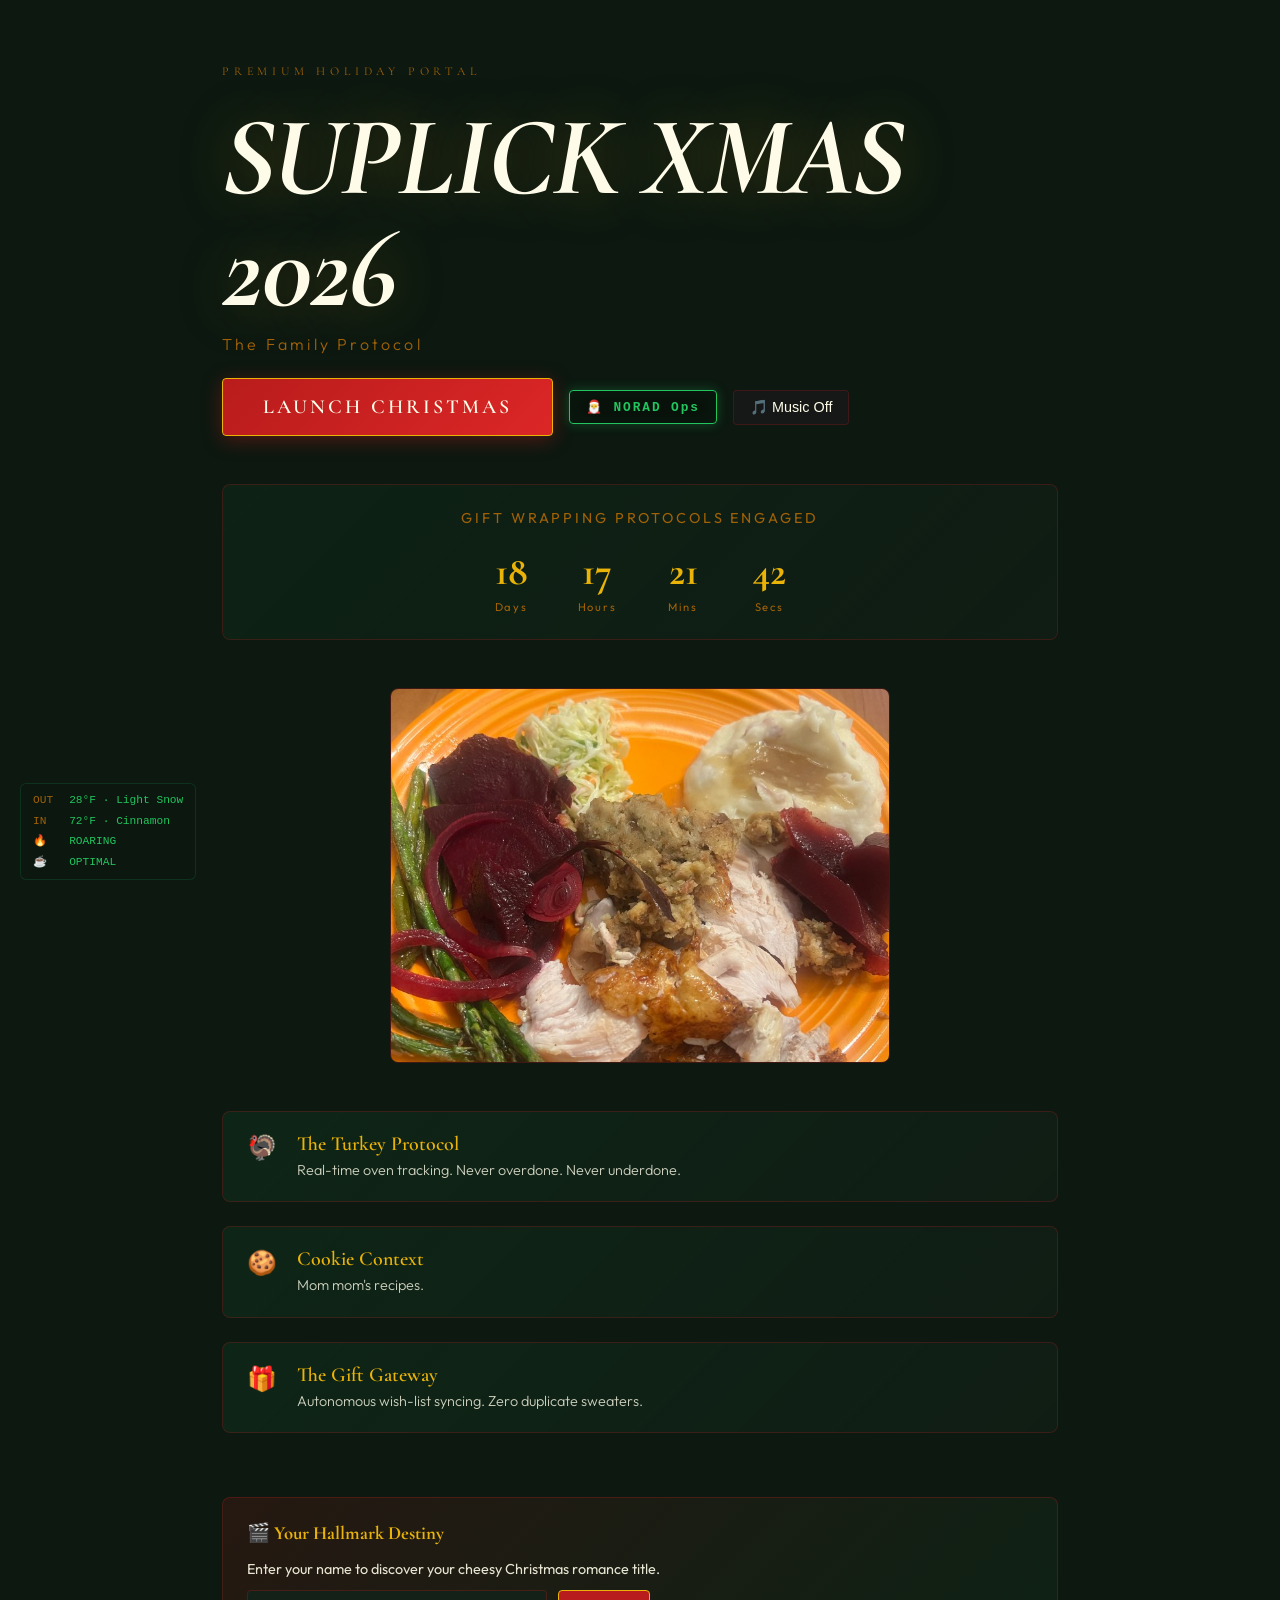
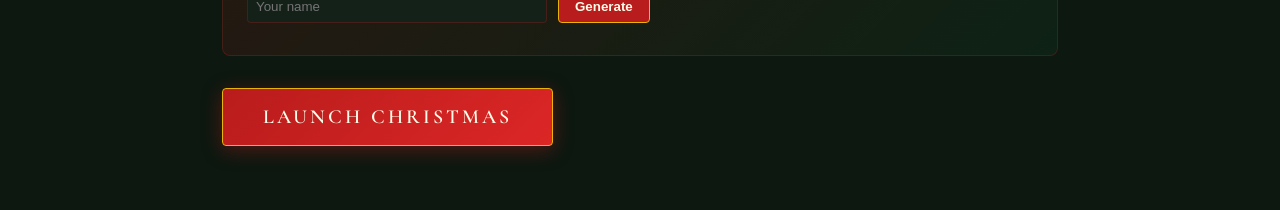
==== christmas/index.html @ 2ccf0bb1 "first commit" ====
<!DOCTYPE html>
<html lang="en">
<head>
  <meta charset="UTF-8">
  <meta name="viewport" content="width=device-width, initial-scale=1.0, viewport-fit=cover">
  <title>The Suplick Family Christmas 2026</title>
  <link rel="preconnect" href="https://fonts.googleapis.com">
  <link rel="preconnect" href="https://fonts.gstatic.com" crossorigin>
  <link href="https://fonts.googleapis.com/css2?family=Cormorant+Garamond:ital,wght@0,400;0,600;1,400;1,700&family=Outfit:wght@300;400;500&display=swap" rel="stylesheet">
  <link rel="stylesheet" href="styles.css">
  <script async src="https://platform.twitter.com/widgets.js" charset="utf-8"></script>
</head>
<body>
  <div class="glow-overlay" id="glow"></div>
  <div class="fixed-overlay snow-container" id="snow"></div>
  <div class="fixed-overlay falling-photos" id="fallingPhotos"></div>

  <!-- Weather panel -->
  <div class="weather-panel">
    <span class="weather-row"><span class="weather-key">OUT</span> <span class="weather-val">28°F · Light Snow</span></span>
    <span class="weather-row"><span class="weather-key">IN</span> <span class="weather-val">72°F · Cinnamon</span></span>
    <span class="weather-row"><span class="weather-key">🔥</span> <span class="weather-val">ROARING</span></span>
    <span class="weather-row"><span class="weather-key">☕</span> <span class="weather-val">OPTIMAL</span></span>
  </div>

  <div class="container">
    <p class="badge">Premium Holiday Portal</p>
    <h1>SUPLICK XMAS 2026</h1>
    <p class="subtitle">The Family Protocol</p>

    <div class="hero-cta">
      <button class="launch-btn" id="launch">Launch Christmas</button>
      <button class="aux-btn ops-btn" id="opsBtn" title="Santa Tactical Ops">🎅 NORAD Ops</button>
      <button class="aux-btn music-btn playing" id="musicToggle" title="Click to turn music off">🎵 Music On</button>
    </div>

    <div class="countdown-section">
      <p class="countdown-status" id="countdownStatus">The elves are warming up</p>
      <div class="countdown-grid" id="countdownGrid">
        <div class="countdown-unit"><span class="countdown-value" id="cdDays">--</span><span class="countdown-label">Days</span></div>
        <div class="countdown-unit"><span class="countdown-value" id="cdHours">--</span><span class="countdown-label">Hours</span></div>
        <div class="countdown-unit"><span class="countdown-value" id="cdMins">--</span><span class="countdown-label">Mins</span></div>
        <div class="countdown-unit"><span class="countdown-value" id="cdSecs">--</span><span class="countdown-label">Secs</span></div>
      </div>
    </div>

    <div class="hero-montage" id="heroMontage"></div>

    <div class="features">
      <div class="feature clickable" id="turkeyFeature" title="Click for turkey status">
        <span class="feature-icon">🦃</span>
        <div class="feature-content">
          <h3>The Turkey Protocol</h3>
          <p>Real-time oven tracking. Never overdone. Never underdone.</p>
        </div>
      </div>
      <div class="feature clickable" id="cookieFeature" title="Click for cookie montage">
        <span class="feature-icon">🍪</span>
        <div class="feature-content">
          <h3>Cookie Context</h3>
          <p>Mom mom's recipes.</p>
        </div>
      </div>
      <div class="feature clickable" id="giftFeature" title="Click to scan for duplicate sweaters">
        <span class="feature-icon">🎁</span>
        <div class="feature-content">
          <h3>The Gift Gateway</h3>
          <p>Autonomous wish-list syncing. Zero duplicate sweaters.</p>
        </div>
      </div>
    </div>

    <div class="hallmark-card">
      <h3>🎬 Your Hallmark Destiny</h3>
      <p style="margin-bottom:0.75rem;font-size:0.9rem;opacity:0.9;">Enter your name to discover your cheesy Christmas romance title.</p>
      <input type="text" class="hallmark-input" id="hallmarkName" placeholder="Your name" maxlength="30">
      <button class="hallmark-generate" id="hallmarkGenerate">Generate</button>
      <div class="hallmark-poster" id="hallmarkPoster" style="display:none;">
        <p class="hallmark-poster-title" id="hallmarkTitle"></p>
        <p class="hallmark-poster-tagline" id="hallmarkTagline"></p>
        <p class="hallmark-poster-cast" id="hallmarkCast"></p>
      </div>
    </div>

    <div class="cta">
      <button class="launch-btn" id="launchBottom">Launch Christmas</button>
    </div>
  </div>

  <!-- Turkey Protocol modal -->
  <div class="modal-overlay" id="turkeyModal">
    <div class="modal-content turkey-modal-content">
      <button class="modal-close" id="closeTurkey" aria-label="Close">×</button>
      <div class="turkey-dashboard">
        <h3 style="font-family:'Cormorant Garamond';color:var(--gold);margin-bottom:1rem;">🦃 Turkey Protocol — Live</h3>
        <div class="turkey-stats">
          <div class="turkey-stat"><span class="turkey-label">Internal Temp</span><span class="turkey-value" id="turkeyTemp">--°F</span></div>
          <div class="turkey-stat"><span class="turkey-label">Time Remaining</span><span class="turkey-value" id="turkeyTime">--</span></div>
          <div class="turkey-stat"><span class="turkey-label">Crispiness</span><span class="turkey-value" id="turkeyCrisp">--%</span></div>
        </div>
        <p class="turkey-status" id="turkeyStatus">Initializing sensors...</p>
      </div>
    </div>
  </div>

  <!-- Cookie montage modal -->
  <div class="modal-overlay" id="cookieModal">
    <div class="modal-content">
      <button class="modal-close" id="closeCookie" aria-label="Close">×</button>
      <div class="cookie-montage" id="cookieMontage"></div>
    </div>
  </div>

  <!-- Video modal (Twitter embed) -->
  <div class="modal-overlay video-modal" id="videoModal">
    <div class="modal-content">
      <button class="modal-close" id="closeVideo" aria-label="Close">×</button>
      <div id="videoEmbed"></div>
    </div>
  </div>

  <!-- Gift Gateway / Sweater Scanner modal -->
  <div class="modal-overlay" id="giftModal">
    <div class="modal-content gift-modal-content">
      <button class="modal-close" id="closeGift" aria-label="Close">×</button>
      <div class="gift-scanner">
        <h3 style="font-family:'Cormorant Garamond';color:var(--gold);margin-bottom:1rem;">🎁 Sweater Conflict Scanner</h3>
        <div class="gift-scan-log" id="giftScanLog">SCANNING...</div>
        <div class="gift-result" id="giftResult" style="display:none;">
          <img id="giftResultImg" src="" alt="" class="gift-result-img">
          <p class="gift-result-text" id="giftResultText"></p>
        </div>
      </div>
    </div>
  </div>

  <!-- Santa Ops Center modal -->
  <div class="modal-overlay ops-modal" id="opsModal">
    <div class="modal-content">
      <button class="modal-close" id="closeOps" aria-label="Close">×</button>
      <div class="ops-header">
        <span class="ops-defcon">DEFCON: MERRY</span>
        <span class="ops-tracking">● TRACKING</span>
      </div>
      <div class="ops-grid">
        <div class="ops-map">
          <div class="ops-map-grid"></div>
          <svg class="ops-map-svg" viewBox="0 0 200 120" preserveAspectRatio="xMidYMid meet">
            <path id="santaPath" d="M40,25 Q80,45 120,60" stroke="rgba(22,91,51,0.4)" stroke-width="1" fill="none" stroke-dasharray="4 2"/>
            <circle cx="120" cy="60" r="4" fill="#22c55e" class="ops-map-target"/>
            <text x="120" y="72" fill="#22c55e" font-size="6" font-family="monospace" text-anchor="middle">PA</text>
            <g class="ops-map-santa">
              <animateMotion dur="14s" repeatCount="indefinite" path="M40,25 Q80,45 120,60"/>
              <circle r="5" fill="#dc2626"/>
              <text x="0" y="-7" fill="#dc2626" font-size="5" font-family="monospace" text-anchor="middle">S.CLAUS</text>
            </g>
          </svg>
          <span class="ops-map-legend">SUPLICK RESIDENCE — Pennsylvania · PRIORITY ALPHA</span>
        </div>
        <div>
          <div class="ops-telemetry" id="opsTelemetry"></div>
          <div class="ops-radar" style="margin-top:1rem;">
            <div class="ops-radar-sweep"></div>
          </div>
        </div>
        <div class="ops-feed" id="opsFeed"></div>
      </div>
    </div>
  </div>

  <!-- Christmas music -->
  <audio id="bgMusic" loop preload="auto" autoplay>
    <source src="https://www.orangefreesounds.com/wp-content/uploads/2017/12/Free-christmas-music-deck-the-halls-brass-arrangement.mp3" type="audio/mpeg">
  </audio>

  <script type="module" src="js/main.js"></script>
</body>
</html>
---- christmas/styles.css ----
:root {
  --charcoal: #0c1810;
  --charcoal-mid: #142118;
  --red: #b91c1c;
  --red-bright: #dc2626;
  --green: #165B33;
  --green-glow: #22c55e;
  --gold: #eab308;
  --gold-dim: #a16207;
  --cream: #fefce8;
  --snow: rgba(255,255,255,0.95);
  --border-red: rgba(185,28,28,0.25);
  --border-gold: rgba(234,179,8,0.3);
}

*,*::before,*::after { margin: 0; padding: 0; box-sizing: border-box; }

body {
  font-family: 'Outfit', sans-serif;
  background: var(--charcoal);
  color: var(--cream);
  min-height: 100vh;
  overflow-x: hidden;
  -webkit-tap-highlight-color: transparent;
  padding: env(safe-area-inset-top) env(safe-area-inset-right) env(safe-area-inset-bottom) env(safe-area-inset-left);
}

.fixed-overlay { position: fixed; inset: 0; pointer-events: none; opacity: 0; transition: opacity 0.5s ease; }
.fixed-overlay.active { opacity: 1; }
.snow-container { z-index: 100; transition: opacity 0.8s ease; }
.falling-photos { z-index: 101; transition: opacity 0.5s ease; }
.snowflake { position: absolute; color: var(--snow); font-size: 1rem; animation: fall linear infinite; text-shadow: 0 0 4px rgba(255,255,255,0.5); }
@keyframes fall { 0% { transform: translateY(-10vh) rotate(0deg); opacity: 0.8; } 100% { transform: translateY(110vh) rotate(360deg); opacity: 0.4; } }
.falling-photo {
  position: absolute;
  width: 249px;
  height: auto;
  max-height: 332px;
  object-fit: cover;
  border-radius: 8px;
  box-shadow: 0 4px 20px rgba(0,0,0,0.4);
  border: 2px solid rgba(234,179,8,0.4);
  animation: fall-photo 10s ease-in forwards, photo-sparkle 2.5s ease-in-out infinite;
  opacity: 0;
}
@keyframes fall-photo { 0% { transform: translateY(-150px) rotate(-5deg); opacity: 1; } 100% { transform: translateY(110vh) rotate(8deg); opacity: 0.65; } }
@keyframes photo-sparkle {
  0%, 100% {
    box-shadow: 0 4px 20px rgba(0,0,0,0.4), 0 0 15px rgba(254,243,199,0.25),
      0 0 30px rgba(234,179,8,0.15);
    filter: brightness(1);
  }
  50% {
    box-shadow: 0 4px 20px rgba(0,0,0,0.4), 0 0 25px rgba(254,243,199,0.5),
      0 0 45px rgba(234,179,8,0.3);
    filter: brightness(1.08);
  }
}

.glow-overlay { position: fixed; inset: 0; z-index: 0; pointer-events: none; opacity: 0; transition: opacity 1.2s ease;
  background: radial-gradient(ellipse 80% 50% at 50% 50%, rgba(185,28,28,0.12) 0%, rgba(22,91,51,0.08) 40%, transparent 70%); }
.glow-overlay.active { opacity: 1; }

.container {
  position: relative;
  z-index: 1;
  max-width: 900px;
  margin: 0 auto;
  padding: 4rem 2rem;
  min-height: 100vh;
  display: flex;
  flex-direction: column;
  justify-content: center;
}

.badge {
  font-family: 'Cormorant Garamond', serif;
  font-size: 0.75rem;
  letter-spacing: 0.4em;
  text-transform: uppercase;
  color: var(--gold-dim);
  margin-bottom: 1.5rem;
}

h1 {
  font-family: 'Cormorant Garamond', serif;
  font-size: clamp(3.5rem, 12vw, 7rem);
  font-weight: 700;
  font-style: italic;
  line-height: 1;
  color: var(--cream);
  margin-bottom: 0.5rem;
  letter-spacing: -0.02em;
  text-shadow: 0 0 60px rgba(234, 179, 8, 0.3);
}

.subtitle {
  font-size: 1rem;
  font-weight: 300;
  color: var(--gold-dim);
  letter-spacing: 0.2em;
  margin-bottom: 1.5rem;
}

.hero-cta {
  display: flex;
  align-items: center;
  gap: 1rem;
  flex-wrap: wrap;
  margin-bottom: 3rem;
}

.features {
  display: flex;
  flex-direction: column;
  gap: 1.5rem;
  margin-bottom: 4rem;
}

.feature { display: flex; align-items: flex-start; gap: 1.25rem; padding: 1.25rem 1.5rem;
  background: linear-gradient(135deg, rgba(22,91,51,0.2) 0%, rgba(20,33,24,0.6) 100%);
  border: 1px solid var(--border-red); border-radius: 8px; transition: all 0.3s ease; }
.feature:hover { border-color: rgba(185,28,28,0.5); box-shadow: 0 0 30px rgba(185,28,28,0.15); }
.feature-icon { font-size: 1.5rem; color: var(--green-glow); flex-shrink: 0; transition: transform 0.3s ease; }

.feature-content h3 {
  font-family: 'Cormorant Garamond', serif;
  font-size: 1.25rem;
  font-weight: 600;
  color: var(--gold);
  margin-bottom: 0.25rem;
}

.feature-content p {
  font-size: 0.9rem;
  font-weight: 300;
  color: rgba(254, 252, 232, 0.8);
  line-height: 1.5;
}

.cta {
  align-self: flex-start;
}

.launch-btn {
  font-family: 'Cormorant Garamond', serif;
  font-size: 1.25rem;
  font-weight: 600;
  letter-spacing: 0.15em;
  text-transform: uppercase;
  padding: 1rem 2.5rem;
  background: linear-gradient(
    135deg,
    var(--red) 0%,
    var(--red-bright) 100%
  );
  color: var(--cream);
  border: 1px solid var(--gold);
  border-radius: 4px;
  cursor: pointer;
  transition: all 0.4s ease;
  box-shadow: 0 4px 20px rgba(185, 28, 28, 0.4);
}

.launch-btn:hover {
  transform: translateY(-2px);
  box-shadow: 0 8px 40px rgba(185, 28, 28, 0.5);
  border-color: var(--cream);
}

.launch-btn.launched {
  animation: pulse-glow 2s ease-in-out infinite;
}

@keyframes pulse-glow {
  0%, 100% {
    box-shadow: 0 4px 30px rgba(185, 28, 28, 0.5);
  }
  50% {
    box-shadow: 0 8px 50px rgba(220, 38, 38, 0.7);
  }
}

/* Hero montage — one image at a time */
.hero-montage {
  position: relative;
  width: 100%;
  max-width: 500px;
  aspect-ratio: 4/3;
  margin: 0 auto 3rem;
  border-radius: 8px;
  overflow: hidden;
  border: 1px solid rgba(185, 28, 28, 0.3);
}

.hero-montage img {
  position: absolute;
  inset: 0;
  width: 100%;
  height: 100%;
  object-fit: cover;
  opacity: 0;
  transition: opacity 1.2s ease;
}

.hero-montage img.active {
  opacity: 1;
  z-index: 1;
}

.aux-btn { font-size: 0.9rem; padding: 0.5rem 1rem; background: rgba(26,26,26,0.8);
  border: 1px solid var(--border-red); border-radius: 4px; color: var(--cream); cursor: pointer; transition: all 0.3s ease; }
.aux-btn:hover { border-color: var(--green-glow); }
.aux-btn.playing { border-color: var(--gold); color: var(--gold); }

/* Cookie montage modal */
.modal-overlay {
  position: fixed;
  inset: 0;
  background: rgba(15, 15, 15, 0.92);
  z-index: 200;
  display: flex;
  align-items: center;
  justify-content: center;
  opacity: 0;
  visibility: hidden;
  transition: opacity 0.4s ease, visibility 0.4s ease;
}

.modal-overlay.open {
  opacity: 1;
  visibility: visible;
}

.modal-content {
  position: relative;
  width: min(90vw, 700px);
  aspect-ratio: 4/3;
  border-radius: 12px;
  overflow: hidden;
  border: 1px solid rgba(234, 179, 8, 0.3);
  box-shadow: 0 20px 60px rgba(0, 0, 0, 0.5);
}

.cookie-montage {
  position: absolute;
  inset: 0;
}

.cookie-montage img {
  position: absolute;
  inset: -10%;
  width: 120%;
  height: 120%;
  object-fit: cover;
  opacity: 0;
  transition: opacity 0.8s ease;
  animation: kenburns 12s ease-in-out infinite;
}

.cookie-montage img.active {
  opacity: 1;
  z-index: 1;
}

@keyframes kenburns {
  0%, 100% { transform: scale(1) translate(0, 0); }
  50% { transform: scale(1.08) translate(-2%, -2%); }
}

.modal-close {
  position: absolute;
  top: 1rem;
  right: 1rem;
  z-index: 10;
  width: 2.5rem;
  height: 2.5rem;
  border-radius: 50%;
  border: 1px solid rgba(234, 179, 8, 0.5);
  background: rgba(15, 15, 15, 0.8);
  color: var(--cream);
  font-size: 1.25rem;
  cursor: pointer;
  display: flex;
  align-items: center;
  justify-content: center;
  transition: all 0.3s ease;
}

.modal-close:hover {
  border-color: var(--gold);
  background: rgba(185, 28, 28, 0.3);
}

.feature.clickable { cursor: pointer; }
.feature.clickable:hover .feature-icon { transform: scale(1.1); }

/* Video modal */
.video-modal .modal-content {
  width: min(95vw, 550px);
  min-height: 400px;
  aspect-ratio: auto;
}

.video-modal .modal-content iframe {
  width: 100%;
  min-height: 400px;
  border: none;
}

.ops-btn {
  font-family: monospace;
  font-size: 0.8rem;
  font-weight: 600;
  letter-spacing: 0.15em;
  padding: 0.5rem 1rem;
  background: rgba(10, 18, 13, 0.95);
  border: 1px solid #22c55e;
  color: #22c55e;
  box-shadow: 0 0 12px rgba(34, 197, 94, 0.3), inset 0 0 20px rgba(34, 197, 94, 0.05);
  animation: ops-btn-pulse 2.5s ease-in-out infinite;
}
.ops-btn:hover {
  border-color: #4ade80;
  color: #4ade80;
  box-shadow: 0 0 20px rgba(34, 197, 94, 0.5), inset 0 0 25px rgba(34, 197, 94, 0.08);
  transform: scale(1.02);
}
@keyframes ops-btn-pulse {
  0%, 100% { box-shadow: 0 0 12px rgba(34, 197, 94, 0.3), inset 0 0 20px rgba(34, 197, 94, 0.05); }
  50% { box-shadow: 0 0 18px rgba(34, 197, 94, 0.45), inset 0 0 25px rgba(34, 197, 94, 0.08); }
}

/* === COUNTDOWN === */
.countdown-section {
  text-align: center;
  margin-bottom: 3rem;
  padding: 1.5rem;
  background: linear-gradient(135deg, rgba(22,91,51,0.15) 0%, rgba(20,33,24,0.5) 100%);
  border: 1px solid rgba(185,28,28,0.25);
  border-radius: 8px;
}
.countdown-status {
  font-size: 0.9rem;
  color: var(--gold-dim);
  min-height: 1.5em;
  transition: opacity 0.3s ease;
  letter-spacing: 0.2em;
  margin-bottom: 1rem;
}
.countdown-grid {
  display: flex;
  justify-content: center;
  gap: 1rem;
  flex-wrap: wrap;
}
.countdown-unit {
  min-width: 70px;
}
.countdown-value {
  font-family: 'Cormorant Garamond', serif;
  font-size: 2.5rem;
  font-weight: 700;
  color: var(--gold);
  display: block;
}
.countdown-label { font-size: 0.7rem; color: var(--gold-dim); letter-spacing: 0.15em; }

/* === WEATHER PANEL === */
.weather-panel {
  position: fixed;
  bottom: 20px;
  left: 20px;
  z-index: 50;
  display: grid;
  grid-template-columns: auto 1fr;
  gap: 0.25rem 1rem;
  font-family: monospace;
  font-size: 0.7rem;
  padding: 0.5rem 0.75rem;
  background: rgba(12,24,16,0.92);
  border: 1px solid rgba(22,91,51,0.4);
  border-radius: 6px;
  color: #22c55e;
  line-height: 1.5;
}
.weather-row { display: contents; }
.weather-key { color: var(--gold-dim); min-width: 1.8em; }
.weather-val { color: #22c55e; }

/* === SANTA OPS MODAL === */
.ops-modal .modal-content {
  width: min(95vw, 900px);
  max-height: 90vh;
  aspect-ratio: auto;
  overflow-y: auto;
  background: #0a120d;
  border: 1px solid #165B33;
}
.ops-grid {
  display: grid;
  grid-template-columns: 1fr 280px;
  gap: 1rem;
  padding: 1rem;
}
@media (max-width: 700px) { .ops-grid { grid-template-columns: 1fr; } }
.ops-map {
  position: relative;
  min-height: 200px;
  background: #0a120d;
  border: 1px solid #165B33;
  border-radius: 4px;
  overflow: hidden;
}
.ops-map-grid {
  position: absolute;
  inset: 0;
  background-image: linear-gradient(rgba(22,91,51,0.2) 1px, transparent 1px),
    linear-gradient(90deg, rgba(22,91,51,0.2) 1px, transparent 1px);
  background-size: 20px 20px;
}
.ops-map-dot {
  position: absolute;
  width: 12px;
  height: 12px;
  background: #dc2626;
  border-radius: 50%;
  animation: pulse-dot 1.5s ease-in-out infinite;
  top: 40%;
  left: 30%;
}
@keyframes pulse-dot {
  0%, 100% { transform: scale(1); opacity: 1; box-shadow: 0 0 10px #dc2626; }
  50% { transform: scale(1.3); opacity: 0.8; box-shadow: 0 0 20px #dc2626; }
}
.ops-map-svg {
  position: absolute;
  inset: 0;
  width: 100%;
  height: 100%;
}
.ops-header {
  display: flex;
  justify-content: center;
  align-items: center;
  gap: 1.5rem;
  padding: 0.5rem;
}
.ops-tracking {
  font-family: monospace;
  font-size: 0.7rem;
  color: #22c55e;
  animation: tracking-blink 1.5s ease-in-out infinite;
}
@keyframes tracking-blink {
  0%, 100% { opacity: 1; }
  50% { opacity: 0.5; }
}
.ops-map-santa circle {
  animation: pulse-dot 1.5s ease-in-out infinite;
}
.ops-map-target {
  animation: target-blink 2s ease-in-out infinite;
}
@keyframes target-blink {
  0%, 100% { opacity: 1; }
  50% { opacity: 0.6; }
}
.ops-map-legend {
  position: absolute;
  bottom: 8px;
  left: 50%;
  transform: translateX(-50%);
  font-size: 0.6rem;
  color: #22c55e;
  font-family: monospace;
}
.ops-telemetry {
  font-family: monospace;
  font-size: 0.7rem;
  color: #22c55e;
  line-height: 1.8;
  padding: 0.75rem;
  background: rgba(0,0,0,0.5);
  border-radius: 4px;
  border: 1px solid #165B33;
}
.ops-telemetry span { animation: flicker 3s infinite; }
@keyframes flicker {
  0%, 90%, 100% { opacity: 1; }
  92% { opacity: 0.7; }
  95% { opacity: 1; }
}
.ops-feed {
  grid-column: 1 / -1;
  font-family: monospace;
  font-size: 0.65rem;
  color: #22c55e;
  background: rgba(0,0,0,0.6);
  border: 1px solid #165B33;
  border-radius: 4px;
  padding: 0.5rem;
  max-height: 80px;
  overflow: hidden;
}
.ops-feed-line { opacity: 0.9; }
.ops-defcon {
  text-align: center;
  padding: 0.5rem;
  font-family: monospace;
  font-weight: bold;
  color: #22c55e;
  animation: defcon-pulse 2s ease-in-out infinite;
}
@keyframes defcon-pulse {
  0%, 100% { color: #22c55e; text-shadow: 0 0 10px #22c55e; }
  50% { color: #eab308; text-shadow: 0 0 15px #eab308; }
}
.ops-radar {
  width: 120px;
  height: 120px;
  border-radius: 50%;
  border: 2px solid #165B33;
  position: relative;
  overflow: hidden;
  margin: 0 auto;
}
.ops-radar-sweep {
  position: absolute;
  inset: 0;
  background: conic-gradient(from 0deg, transparent 0%, rgba(34,197,94,0.3) 10%, transparent 15%);
  animation: radar-spin 3s linear infinite;
}
@keyframes radar-spin { to { transform: rotate(360deg); } }

/* === HALLMARK GENERATOR === */
.hallmark-card {
  padding: 1.5rem;
  background: linear-gradient(135deg, rgba(185,28,28,0.15) 0%, rgba(22,91,51,0.15) 100%);
  border: 1px solid rgba(185,28,28,0.3);
  border-radius: 8px;
  margin-bottom: 2rem;
}
.hallmark-card h3 { font-family: 'Cormorant Garamond', serif; color: var(--gold); margin-bottom: 1rem; }
.hallmark-input { width: 100%; max-width: 300px; padding: 0.5rem; margin-right: 0.5rem; margin-bottom: 0.5rem;
  background: var(--charcoal-mid); border: 1px solid rgba(185,28,28,0.3); border-radius: 4px; color: var(--cream); }
.hallmark-generate {
  padding: 0.5rem 1rem;
  background: var(--red);
  border: 1px solid var(--gold);
  border-radius: 4px;
  color: var(--cream);
  cursor: pointer;
  font-weight: 600;
}
.hallmark-poster {
  margin-top: 1rem;
  padding: 1.5rem;
  background: linear-gradient(180deg, #1a0a0a 0%, #0a120d 100%);
  border: 2px solid var(--gold);
  border-radius: 8px;
  text-align: center;
  min-height: 180px;
}
.hallmark-poster-title { font-family: 'Cormorant Garamond', serif; font-size: 1.5rem; color: var(--gold); margin-bottom: 0.5rem; font-style: italic; }
.hallmark-poster-tagline { font-size: 0.85rem; color: var(--cream); opacity: 0.9; margin-bottom: 0.5rem; }
.hallmark-poster-cast { font-size: 0.75rem; color: var(--gold-dim); }

/* Turkey Protocol modal */
.turkey-modal-content {
  width: min(90vw, 400px);
  aspect-ratio: auto;
  padding: 1.5rem;
}
.turkey-dashboard {
  font-family: monospace;
  color: #22c55e;
}
.turkey-stats {
  display: flex;
  gap: 1.5rem;
  margin-bottom: 1rem;
  flex-wrap: wrap;
}
.turkey-stat {
  display: flex;
  flex-direction: column;
  gap: 0.25rem;
}
.turkey-label { font-size: 0.7rem; color: var(--gold-dim); }
.turkey-value { font-size: 1.2rem; font-weight: bold; color: var(--gold); }
.turkey-status { font-size: 0.75rem; opacity: 0.9; margin-top: 0.5rem; }

/* Gift Gateway / Sweater Scanner */
.gift-modal-content { width: min(90vw, 420px); aspect-ratio: auto; padding: 1.5rem; }
.gift-scanner { font-family: monospace; color: var(--green-glow); }
.gift-scan-log { font-size: 0.8rem; min-height: 2.5rem; line-height: 1.6; animation: flicker 3s infinite; }
.gift-result { margin-top: 1rem; text-align: center; }
.gift-result-img { max-width: 100%; max-height: 200px; border-radius: 8px; border: 1px solid var(--border-gold); }
.gift-result-text { font-size: 0.85rem; color: var(--gold); margin-top: 0.75rem; }

/* === MOBILE OPTIMIZATION === */
@media (max-width: 700px) {
  .container {
    padding: 2rem 1rem;
    padding-bottom: max(2rem, env(safe-area-inset-bottom));
  }

  h1 { font-size: clamp(2.5rem, 10vw, 5rem); }
  .subtitle { font-size: 0.9rem; letter-spacing: 0.15em; }
  .badge { font-size: 0.65rem; letter-spacing: 0.3em; margin-bottom: 1rem; }

  .hero-cta {
    flex-direction: column;
    gap: 0.75rem;
    margin-bottom: 2rem;
  }
  .launch-btn, .aux-btn {
    width: 100%;
    min-height: 48px;
    display: flex;
    align-items: center;
    justify-content: center;
    -webkit-tap-highlight-color: transparent;
  }
  .launch-btn { padding: 1rem; font-size: 1.1rem; }
  .aux-btn { padding: 0.75rem 1rem; font-size: 0.9rem; }
  .ops-btn { font-size: 0.75rem; letter-spacing: 0.1em; }

  .countdown-section { padding: 1rem; margin-bottom: 2rem; }
  .countdown-status { font-size: 0.8rem; letter-spacing: 0.1em; }
  .countdown-grid { gap: 0.75rem; }
  .countdown-unit { min-width: 60px; }
  .countdown-value { font-size: 2rem; }
  .countdown-label { font-size: 0.65rem; }

  .hero-montage { margin-bottom: 2rem; max-width: 100%; }

  .features { gap: 1rem; margin-bottom: 2.5rem; }
  .feature {
    padding: 1rem 1.25rem;
    min-height: 48px;
    -webkit-tap-highlight-color: transparent;
  }
  .feature-content h3 { font-size: 1.1rem; }
  .feature-content p { font-size: 0.85rem; }
  .feature-icon { font-size: 1.35rem; }

  .hallmark-card { padding: 1rem; margin-bottom: 1.5rem; }
  .hallmark-input { max-width: none; margin-right: 0; }
  .hallmark-generate { min-height: 44px; padding: 0.6rem 1rem; }
  .hallmark-poster { padding: 1rem; min-height: 140px; }
  .hallmark-poster-title { font-size: 1.25rem; }

  .weather-panel {
    bottom: max(12px, env(safe-area-inset-bottom));
    left: 12px;
    font-size: 0.6rem;
    padding: 0.4rem 0.6rem;
    gap: 0.2rem 0.6rem;
  }

  .falling-photo {
    width: min(180px, 45vw);
    max-height: 240px;
  }
  .falling-photo-0 { left: 18% !important; animation-delay: 0s !important; }
  .falling-photo-1 { left: 50% !important; animation-delay: 2.5s !important; }
  .falling-photo-2 { left: 18% !important; animation-delay: 5s !important; }

  .modal-content { width: 95vw; max-height: 85vh; }
  .modal-close {
    width: 3rem;
    height: 3rem;
    top: 0.75rem;
    right: 0.75rem;
    min-width: 44px;
    min-height: 44px;
  }
  .ops-modal .modal-content { width: 95vw; max-height: 90vh; }
  .ops-grid { padding: 0.75rem; }
  .ops-map { min-height: 160px; }
  .ops-telemetry { font-size: 0.65rem; padding: 0.5rem; }
  .ops-feed { font-size: 0.6rem; max-height: 60px; }
  .ops-radar { width: 90px; height: 90px; }
  .turkey-modal-content, .gift-modal-content { width: 95vw; padding: 1rem; }
  .turkey-stats { gap: 1rem; }
  .turkey-value { font-size: 1rem; }
  .video-modal .modal-content { min-height: 250px; }
  .video-modal .modal-content iframe { min-height: 250px; }
}

@media (max-width: 480px) {
  .container { padding: 1.5rem 0.75rem; }
  h1 { font-size: clamp(2rem, 12vw, 4rem); }
  .countdown-unit { min-width: 55px; }
  .countdown-value { font-size: 1.75rem; }
  .falling-photo { width: min(150px, 42vw); max-height: 200px; }
  .falling-photo-0 { left: 18% !important; animation-delay: 0s !important; }
  .falling-photo-1 { left: 50% !important; animation-delay: 2.5s !important; }
  .falling-photo-2 { left: 18% !important; animation-delay: 5s !important; }
}
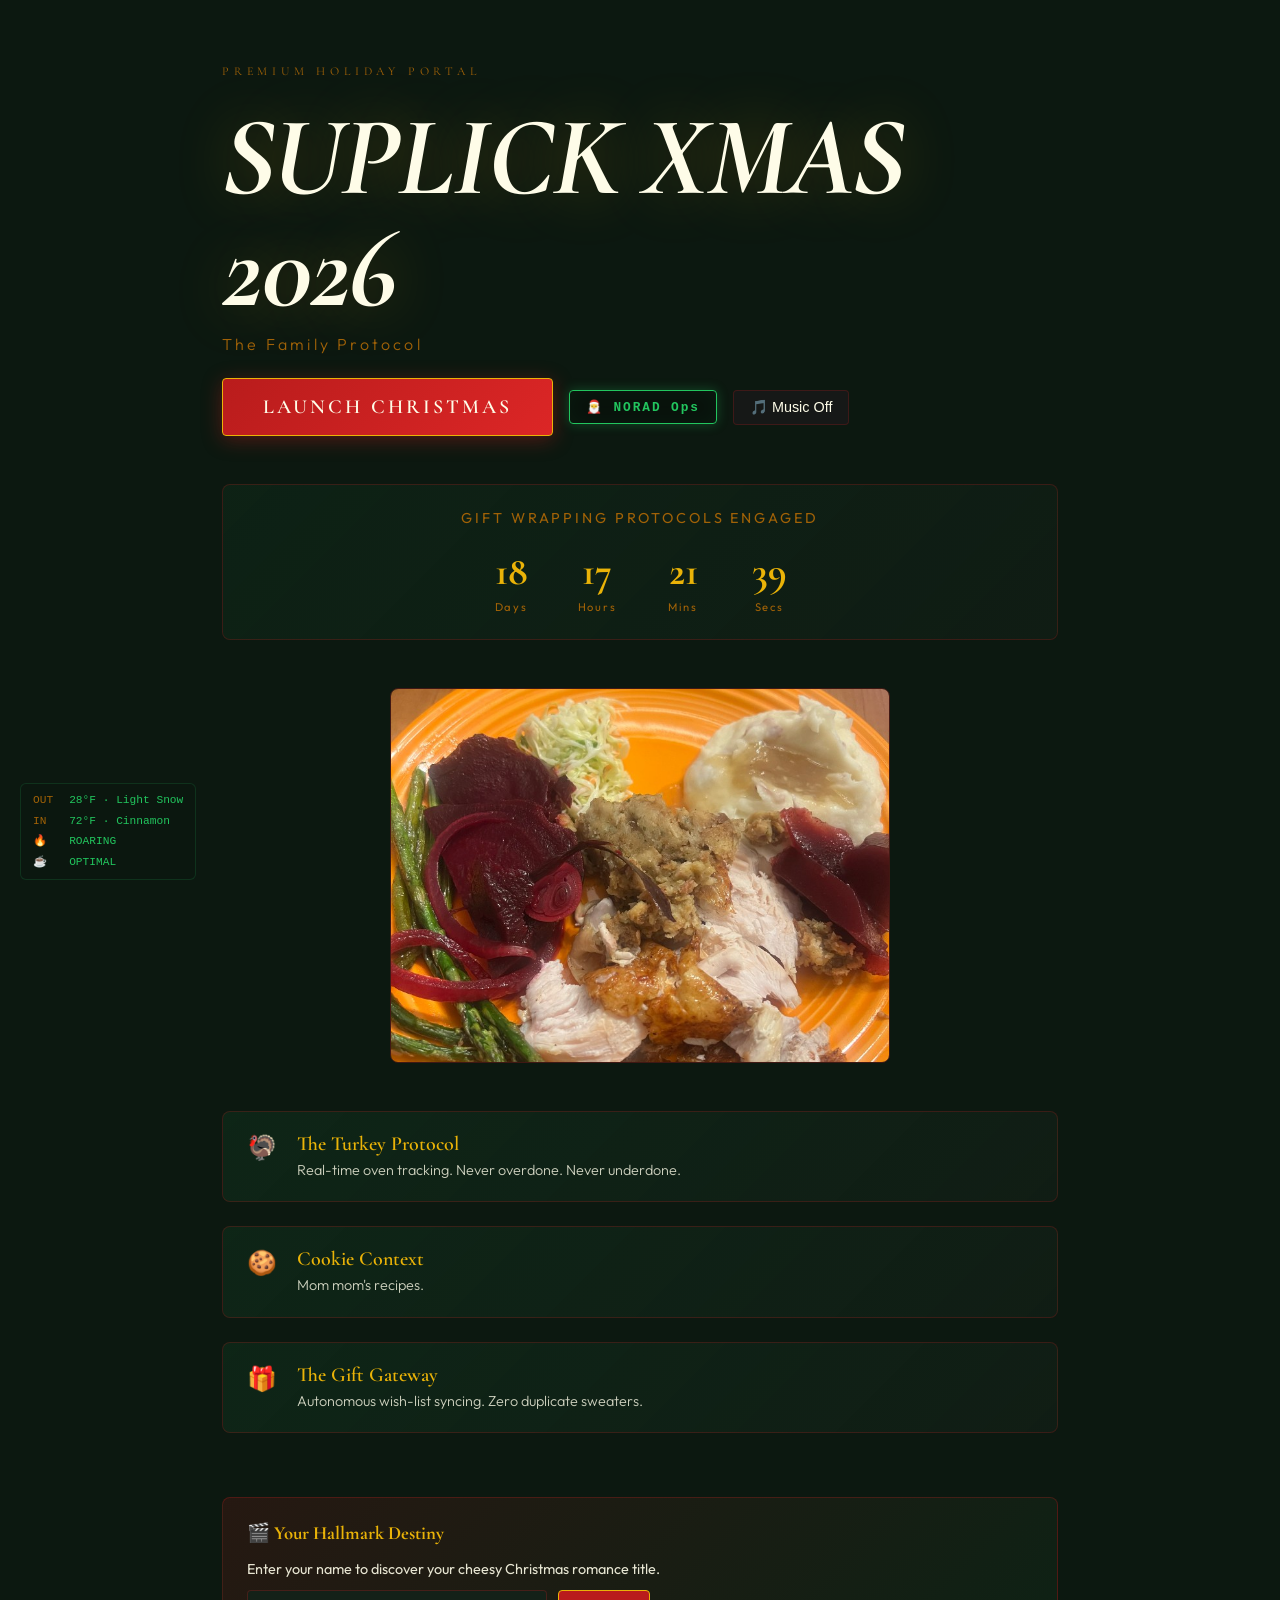
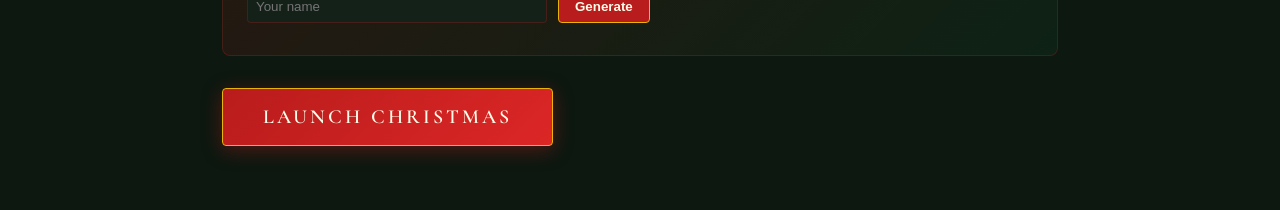
==== commit 59124b7f: "Fix styles: use redirect + absolute paths for Vercel Made-with: Cursor" ====
--- a/christmas/index.html
+++ b/christmas/index.html
@@ -7,7 +7,7 @@
   <link rel="preconnect" href="https://fonts.googleapis.com">
   <link rel="preconnect" href="https://fonts.gstatic.com" crossorigin>
   <link href="https://fonts.googleapis.com/css2?family=Cormorant+Garamond:ital,wght@0,400;0,600;1,400;1,700&family=Outfit:wght@300;400;500&display=swap" rel="stylesheet">
-  <link rel="stylesheet" href="styles.css">
+  <link rel="stylesheet" href="/christmas/styles.css">
   <script async src="https://platform.twitter.com/widgets.js" charset="utf-8"></script>
 </head>
 <body>
@@ -173,6 +173,6 @@
     <source src="https://www.orangefreesounds.com/wp-content/uploads/2017/12/Free-christmas-music-deck-the-halls-brass-arrangement.mp3" type="audio/mpeg">
   </audio>
 
-  <script type="module" src="js/main.js"></script>
+  <script type="module" src="/christmas/js/main.js"></script>
 </body>
 </html>
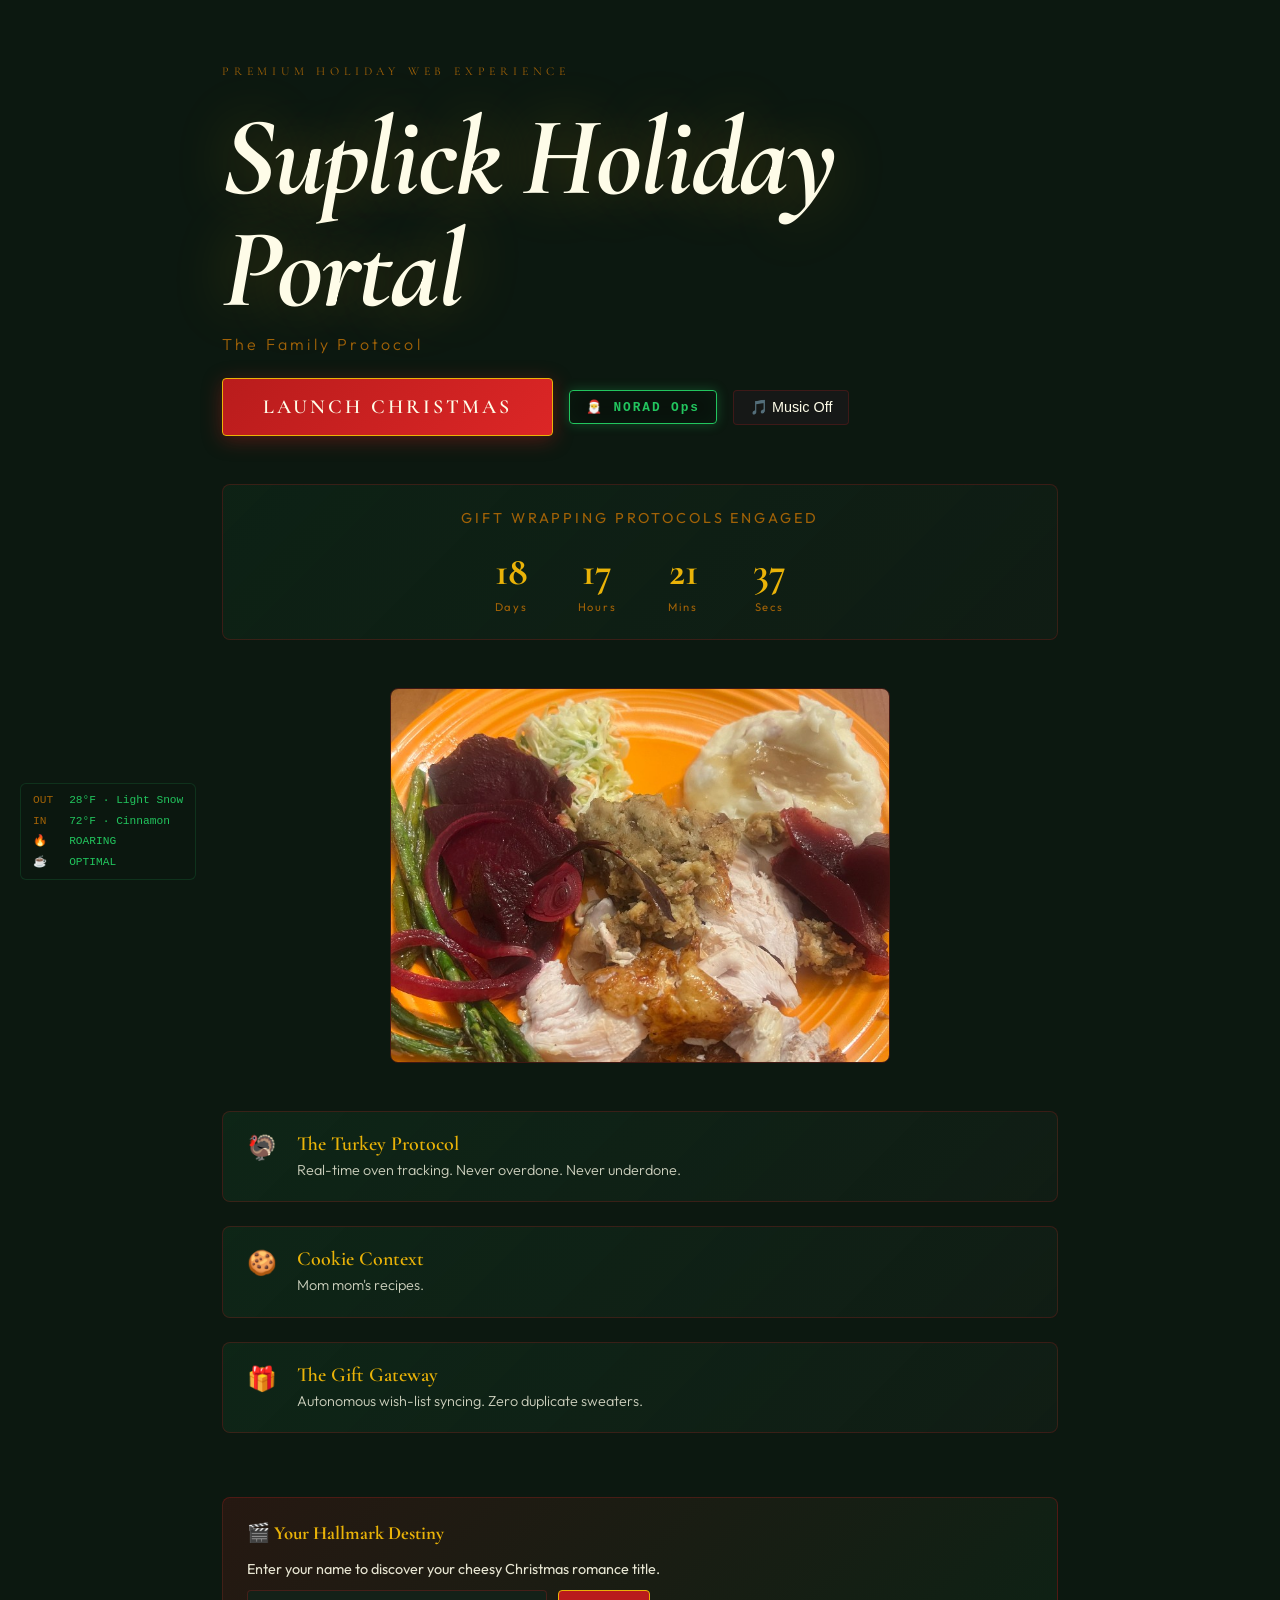
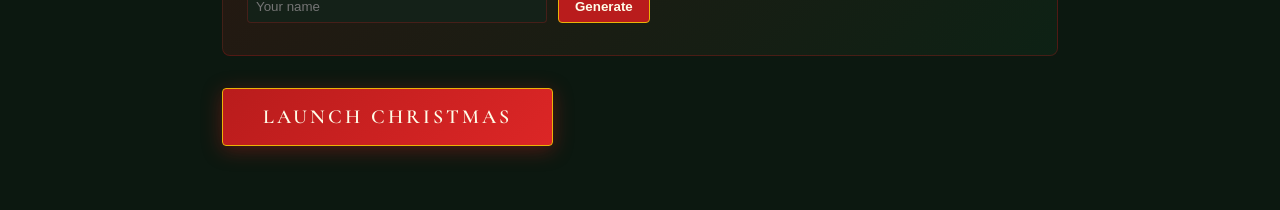
==== commit 8208e4d6: "Update branding: Suplick Holiday Portal, Premium Holiday Web Experience Made-with: Cursor" ====
--- a/christmas/index.html
+++ b/christmas/index.html
@@ -3,7 +3,7 @@
 <head>
   <meta charset="UTF-8">
   <meta name="viewport" content="width=device-width, initial-scale=1.0, viewport-fit=cover">
-  <title>The Suplick Family Christmas 2026</title>
+  <title>Suplick Holiday Portal</title>
   <link rel="preconnect" href="https://fonts.googleapis.com">
   <link rel="preconnect" href="https://fonts.gstatic.com" crossorigin>
   <link href="https://fonts.googleapis.com/css2?family=Cormorant+Garamond:ital,wght@0,400;0,600;1,400;1,700&family=Outfit:wght@300;400;500&display=swap" rel="stylesheet">
@@ -24,8 +24,8 @@
   </div>
 
   <div class="container">
-    <p class="badge">Premium Holiday Portal</p>
-    <h1>SUPLICK XMAS 2026</h1>
+    <p class="badge">Premium Holiday Web Experience</p>
+    <h1>Suplick Holiday Portal</h1>
     <p class="subtitle">The Family Protocol</p>
 
     <div class="hero-cta">
